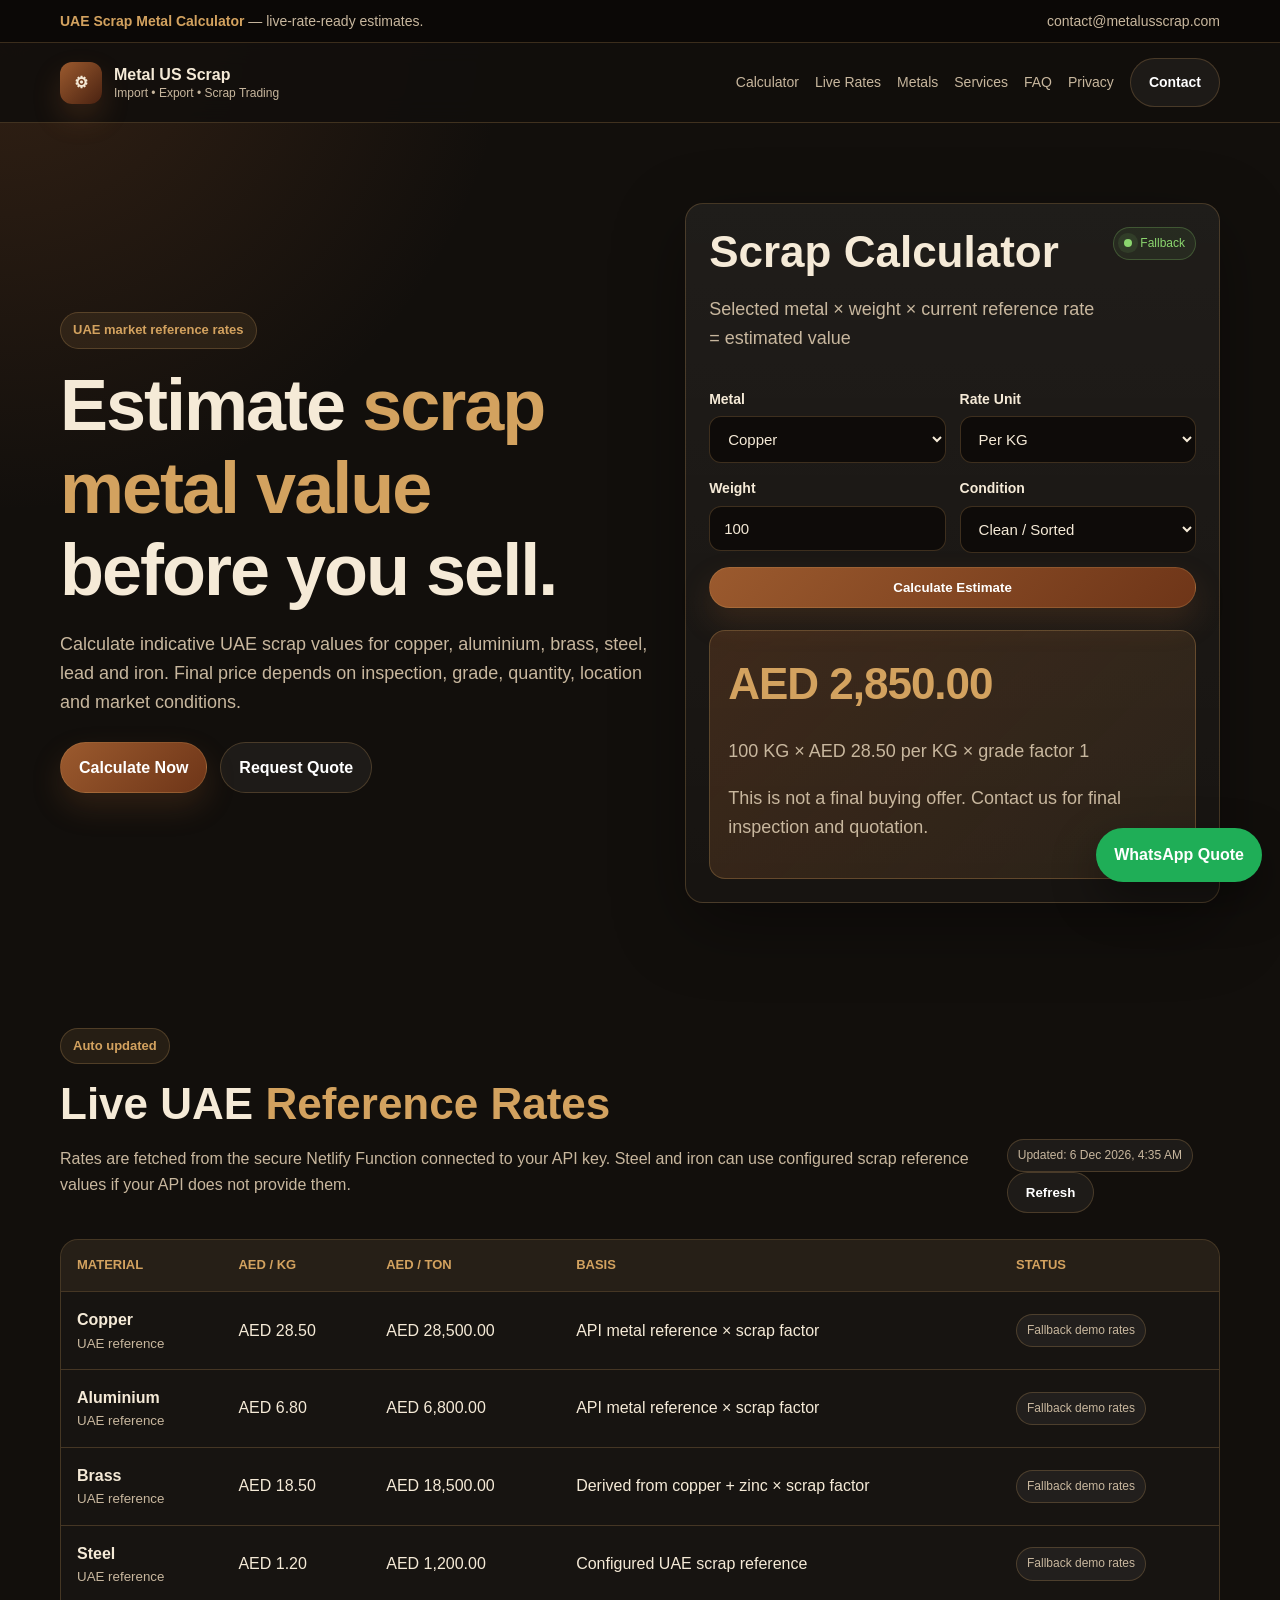
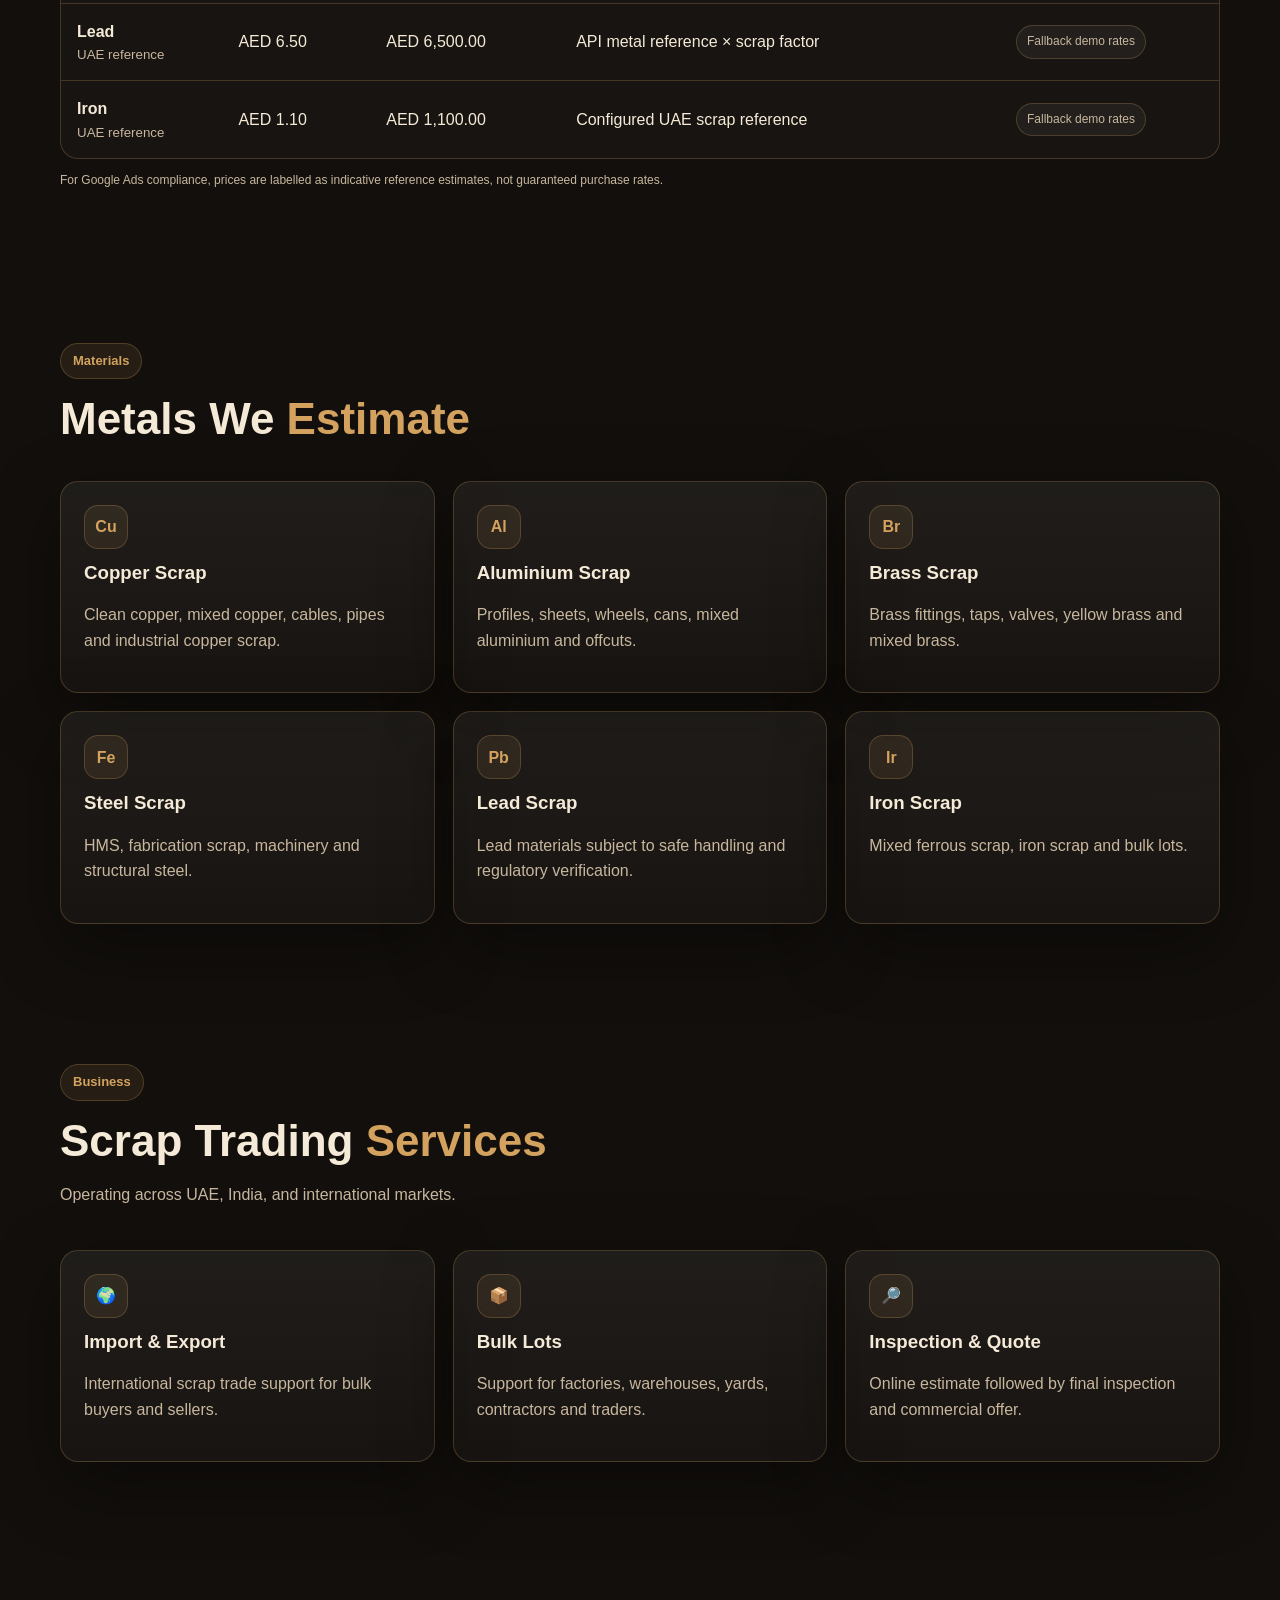
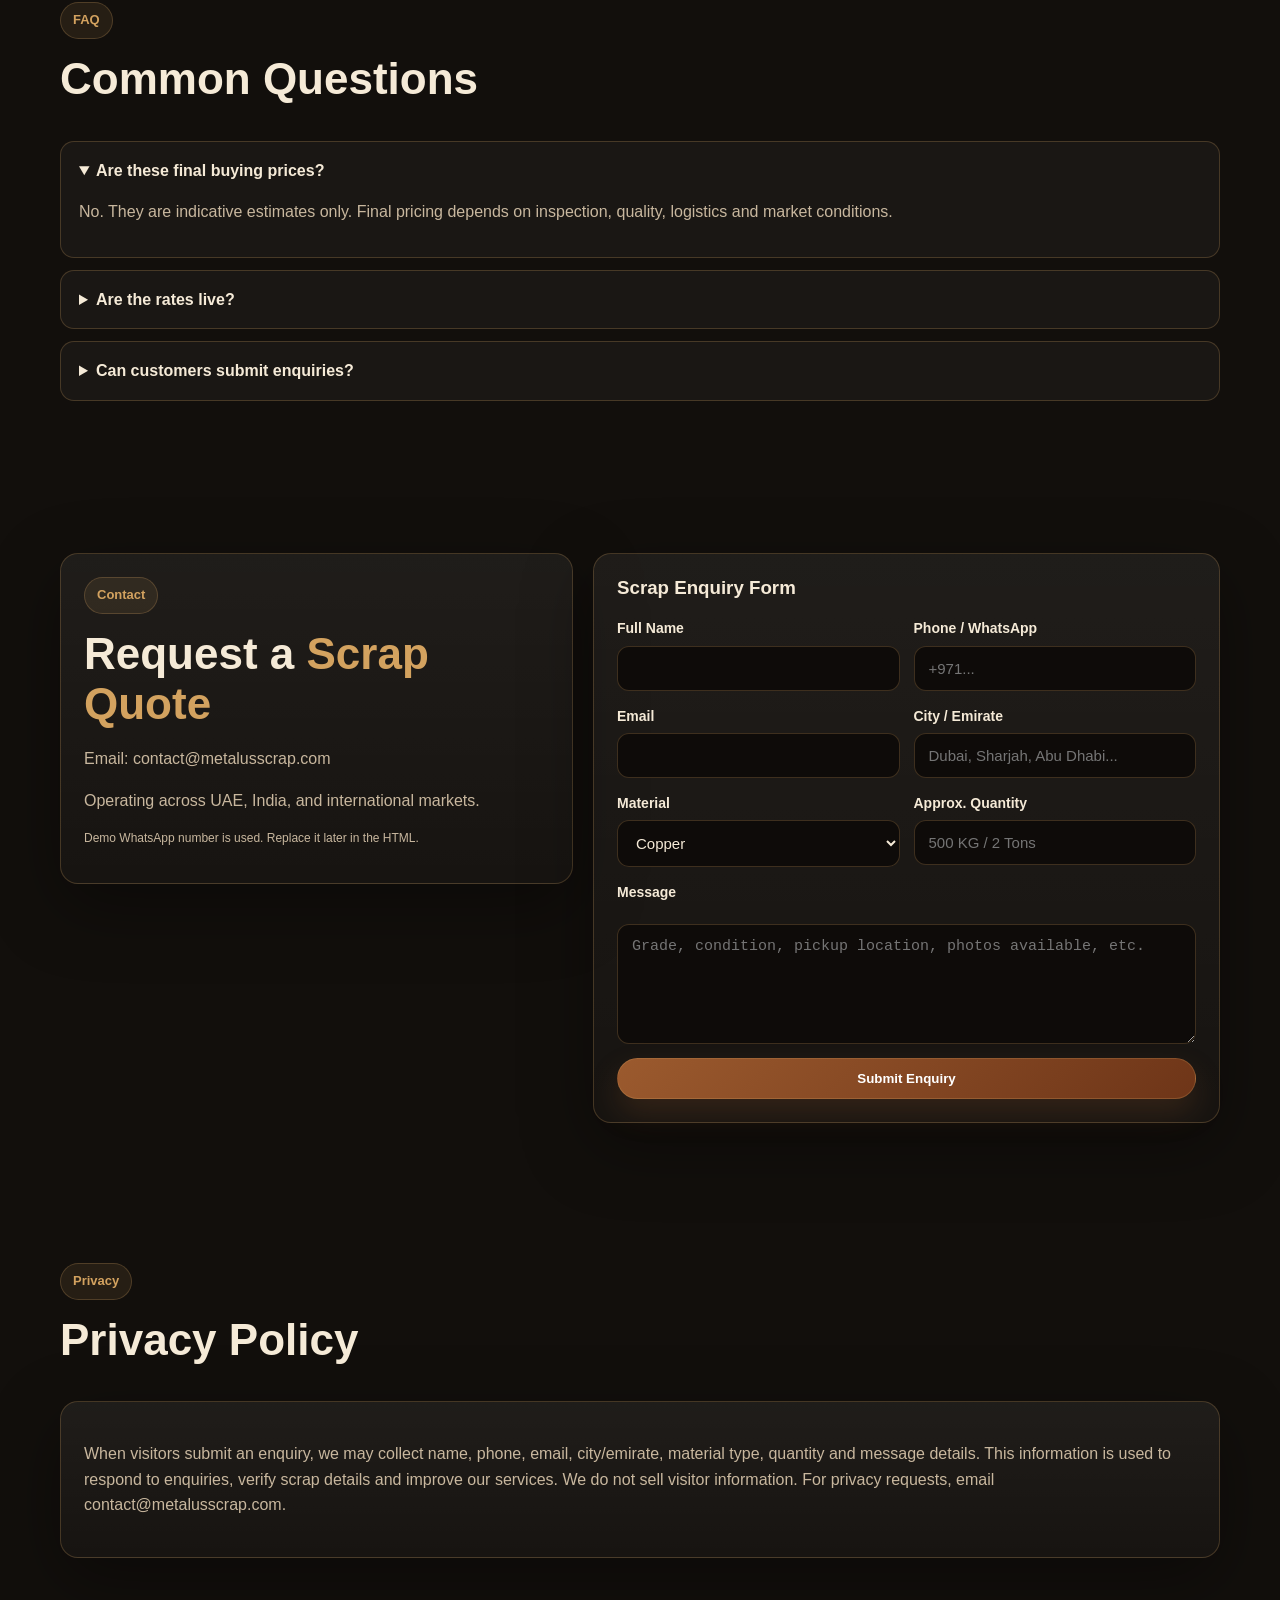
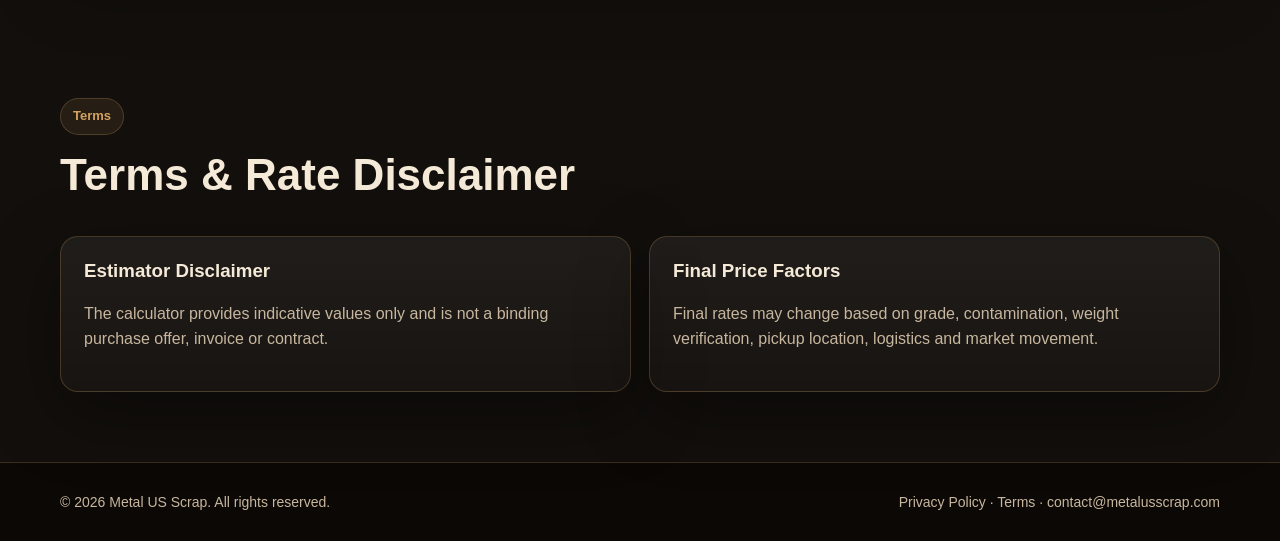
==== index.html @ b18823dd "Add files via upload" ====
<!DOCTYPE html>
<html lang="en">
<head>
  <meta charset="UTF-8" />
  <meta name="viewport" content="width=device-width, initial-scale=1.0" />

  <title>Metal US Scrap | UAE Scrap Metal Calculator</title>
  <meta name="description" content="Estimate UAE scrap value for copper, aluminium, brass, steel, lead, and iron. Metal US Scrap supports scrap import, export, sourcing, and bulk scrap enquiries." />
  <meta name="keywords" content="scrap metal UAE, copper scrap price UAE, aluminium scrap UAE, brass scrap UAE, steel scrap UAE, lead scrap UAE, iron scrap UAE, scrap calculator UAE" />
  <meta name="robots" content="index, follow" />
  <meta name="theme-color" content="#3a2418" />

  <meta property="og:title" content="Metal US Scrap | UAE Scrap Metal Calculator" />
  <meta property="og:description" content="Live-rate-ready UAE scrap metal calculator for copper, aluminium, brass, steel, lead, and iron." />
  <meta property="og:type" content="website" />
  <meta property="og:url" content="https://metalusscrap.com" />

  <script type="application/ld+json">
  {
    "@context":"https://schema.org",
    "@type":"LocalBusiness",
    "name":"Metal US Scrap",
    "url":"https://metalusscrap.com",
    "email":"contact@metalusscrap.com",
    "areaServed":["United Arab Emirates","India","International"],
    "description":"Scrap metal calculator and scrap import/export enquiry service for copper, aluminium, brass, steel, lead and iron."
  }
  </script>

  <style>
    :root{
      --bg:#120f0c; --panel:#1e1712; --panel2:#2a1d16; --rust:#9b5a2e;
      --gold:#d3a25f; --cream:#f5ead7; --muted:#c8b79e; --line:rgba(211,162,95,.24);
      --green:#8bd66e; --red:#ffb4a2; --radius:18px; --shadow:0 22px 70px rgba(0,0,0,.35);
    }
    *{box-sizing:border-box}
    html{scroll-behavior:smooth}
    body{margin:0;font-family:Arial,Helvetica,sans-serif;background:radial-gradient(circle at top left,rgba(155,90,46,.25),transparent 32rem),var(--bg);color:var(--cream);line-height:1.6}
    a{color:inherit;text-decoration:none}
    .container{width:min(1160px,calc(100% - 36px));margin:auto}
    .topbar{background:#0b0806;color:var(--muted);font-size:14px;border-bottom:1px solid var(--line)}
    .topbar .container{display:flex;justify-content:space-between;gap:16px;flex-wrap:wrap;padding:10px 0}
    .topbar strong{color:var(--gold)}
    header{position:sticky;top:0;z-index:50;background:rgba(18,15,12,.92);backdrop-filter:blur(12px);border-bottom:1px solid var(--line)}
    nav{display:flex;justify-content:space-between;align-items:center;gap:20px;padding:15px 0}
    .logo{display:flex;align-items:center;gap:12px;font-weight:900}
    .mark{width:42px;height:42px;border-radius:12px;background:linear-gradient(135deg,var(--rust),#4a2211);display:grid;place-items:center;box-shadow:0 14px 28px rgba(155,90,46,.24)}
    .logo small{display:block;color:var(--muted);font-weight:500;font-size:12px;margin-top:-3px}
    .links{display:flex;gap:16px;align-items:center;color:var(--muted);font-size:14px;flex-wrap:wrap;justify-content:flex-end}
    .links a:hover{color:var(--gold)}
    .btn{display:inline-flex;align-items:center;justify-content:center;border:1px solid var(--line);border-radius:999px;padding:12px 18px;background:linear-gradient(135deg,var(--rust),#6e3518);color:white;font-weight:800;cursor:pointer;box-shadow:0 14px 30px rgba(155,90,46,.22)}
    .btn.secondary{background:rgba(255,255,255,.05);box-shadow:none}
    section{padding:70px 0}
    .hero{padding:80px 0 55px}
    .hero-grid{display:grid;grid-template-columns:1.05fr .95fr;gap:34px;align-items:center}
    .eyebrow{display:inline-flex;color:var(--gold);background:rgba(211,162,95,.1);border:1px solid var(--line);padding:7px 12px;border-radius:999px;font-size:13px;font-weight:800;margin-bottom:15px}
    h1,h2,h3{line-height:1.15;margin-top:0}
    h1{font-size:clamp(40px,6vw,72px);letter-spacing:-2px;margin-bottom:18px}
    h2{font-size:clamp(28px,4vw,44px);margin-bottom:10px}
    h1 span,h2 span{color:var(--gold)}
    p{color:var(--muted)}
    .hero p{font-size:18px;max-width:720px}
    .actions{display:flex;gap:13px;flex-wrap:wrap;margin-top:25px}
    .panel{background:linear-gradient(180deg,rgba(255,255,255,.06),rgba(255,255,255,.025));border:1px solid var(--line);border-radius:var(--radius);padding:23px;box-shadow:var(--shadow)}
    .calc-title{display:flex;justify-content:space-between;gap:12px;align-items:flex-start;margin-bottom:17px}
    .status{display:inline-flex;gap:8px;align-items:center;color:var(--green);font-size:12px;background:rgba(139,214,110,.08);border:1px solid rgba(139,214,110,.25);padding:6px 10px;border-radius:999px;white-space:nowrap}
    .dot{width:8px;height:8px;background:var(--green);border-radius:50%;box-shadow:0 0 0 6px rgba(139,214,110,.1)}
    form{display:grid;gap:14px}
    label{font-weight:800;font-size:14px;margin-bottom:6px;display:block}
    input,select,textarea{width:100%;background:#0e0b09;color:var(--cream);border:1px solid var(--line);border-radius:12px;padding:13px 14px;font-size:15px;outline:none}
    textarea{min-height:120px;resize:vertical}
    input:focus,select:focus,textarea:focus{border-color:var(--gold);box-shadow:0 0 0 4px rgba(211,162,95,.1)}
    .form-grid{display:grid;grid-template-columns:1fr 1fr;gap:14px}
    .result{background:linear-gradient(135deg,rgba(155,90,46,.28),rgba(211,162,95,.10));border:1px solid rgba(211,162,95,.28);border-radius:16px;padding:18px;margin-top:8px}
    .value{font-size:clamp(30px,4vw,44px);font-weight:900;color:var(--gold);letter-spacing:-1px}
    .note{font-size:12px;color:var(--muted)}
    .section-head{display:flex;justify-content:space-between;align-items:flex-end;gap:24px;margin-bottom:26px}
    .grid-3{display:grid;grid-template-columns:repeat(3,1fr);gap:18px}
    .grid-2{display:grid;grid-template-columns:repeat(2,1fr);gap:18px}
    .icon{width:44px;height:44px;border-radius:14px;display:grid;place-items:center;background:rgba(211,162,95,.1);border:1px solid var(--line);color:var(--gold);font-weight:900;margin-bottom:13px}
    .rates-wrap{overflow-x:auto;border:1px solid var(--line);border-radius:var(--radius);background:rgba(255,255,255,.025)}
    table{border-collapse:collapse;width:100%;min-width:760px}
    th,td{padding:15px 16px;border-bottom:1px solid var(--line);text-align:left}
    th{font-size:13px;text-transform:uppercase;color:var(--gold);background:rgba(211,162,95,.08)}
    tr:last-child td{border-bottom:none}
    td small{display:block;color:var(--muted)}
    .pill{display:inline-flex;border:1px solid var(--line);background:rgba(255,255,255,.05);color:var(--muted);padding:6px 10px;border-radius:999px;font-size:12px}
    details{background:rgba(255,255,255,.035);border:1px solid var(--line);border-radius:14px;padding:16px 18px;margin-bottom:12px}
    summary{cursor:pointer;font-weight:900}
    .contact-wrap{display:grid;grid-template-columns:.9fr 1.1fr;gap:20px;align-items:start}
    footer{background:#0b0806;border-top:1px solid var(--line);padding:28px 0;color:var(--muted);font-size:14px}
    .footer-inner{display:flex;justify-content:space-between;gap:18px;flex-wrap:wrap}
    .whatsapp{position:fixed;right:18px;bottom:18px;z-index:90;background:#1fae57;color:#fff;border-radius:999px;padding:14px 18px;font-weight:900;box-shadow:0 18px 45px rgba(0,0,0,.38)}
    @media(max-width:900px){.hero-grid,.grid-3,.grid-2,.contact-wrap{grid-template-columns:1fr}.links{display:none}.section-head{display:block}}
    @media(max-width:560px){.form-grid{grid-template-columns:1fr}.whatsapp{left:18px;text-align:center}.hero{padding-top:45px}}
  </style>
</head>

<body>
  <div class="topbar">
    <div class="container">
      <div><strong>UAE Scrap Metal Calculator</strong> — live-rate-ready estimates.</div>
      <div><a href="mailto:contact@metalusscrap.com">contact@metalusscrap.com</a></div>
    </div>
  </div>

  <header>
    <div class="container">
      <nav>
        <a class="logo" href="#home">
          <span class="mark">⚙</span>
          <span>Metal US Scrap <small>Import • Export • Scrap Trading</small></span>
        </a>
        <div class="links">
          <a href="#calculator">Calculator</a>
          <a href="#rates">Live Rates</a>
          <a href="#materials">Metals</a>
          <a href="#services">Services</a>
          <a href="#faq">FAQ</a>
          <a href="#privacy">Privacy</a>
          <a class="btn secondary" href="#contact">Contact</a>
        </div>
      </nav>
    </div>
  </header>

  <main id="home">
    <section class="hero">
      <div class="container hero-grid">
        <div>
          <div class="eyebrow">UAE market reference rates</div>
          <h1>Estimate <span>scrap metal value</span> before you sell.</h1>
          <p>
            Calculate indicative UAE scrap values for copper, aluminium, brass, steel, lead and iron.
            Final price depends on inspection, grade, quantity, location and market conditions.
          </p>
          <div class="actions">
            <a class="btn" href="#calculator">Calculate Now</a>
            <a class="btn secondary" href="#contact">Request Quote</a>
          </div>
        </div>

        <div class="panel" id="calculator">
          <div class="calc-title">
            <div>
              <h2>Scrap Calculator</h2>
              <p class="note">Selected metal × weight × current reference rate = estimated value</p>
            </div>
            <span class="status"><span class="dot"></span><span id="rateStatus">Loading</span></span>
          </div>

          <form onsubmit="event.preventDefault(); calculate();">
            <div class="form-grid">
              <div>
                <label for="metal">Metal</label>
                <select id="metal" onchange="calculate(); syncQuoteMetal();">
                  <option value="copper">Copper</option>
                  <option value="aluminium">Aluminium</option>
                  <option value="brass">Brass</option>
                  <option value="steel">Steel</option>
                  <option value="lead">Lead</option>
                  <option value="iron">Iron</option>
                </select>
              </div>
              <div>
                <label for="unit">Rate Unit</label>
                <select id="unit" onchange="calculate();">
                  <option value="kg">Per KG</option>
                  <option value="ton">Per Ton</option>
                </select>
              </div>
            </div>

            <div class="form-grid">
              <div>
                <label for="weight">Weight</label>
                <input id="weight" type="number" min="0" step="0.01" value="100" oninput="calculate();" />
              </div>
              <div>
                <label for="grade">Condition</label>
                <select id="grade" onchange="calculate();">
                  <option value="1">Clean / Sorted</option>
                  <option value="0.9">Mixed / Needs Sorting</option>
                  <option value="0.8">Low Grade / Contaminated</option>
                </select>
              </div>
            </div>

            <button class="btn" type="submit">Calculate Estimate</button>
            <div class="result">
              <div class="value" id="estimate">AED 0.00</div>
              <p id="details">Estimate will appear here.</p>
              <p class="note">This is not a final buying offer. Contact us for final inspection and quotation.</p>
            </div>
          </form>
        </div>
      </div>
    </section>

    <section id="rates">
      <div class="container">
        <div class="section-head">
          <div>
            <div class="eyebrow">Auto updated</div>
            <h2>Live UAE <span>Reference Rates</span></h2>
            <p>Rates are fetched from the secure Netlify Function connected to your API key. Steel and iron can use configured scrap reference values if your API does not provide them.</p>
          </div>
          <div>
            <span class="pill" id="lastUpdated">Updated: --</span>
            <button class="btn secondary" onclick="loadRates()">Refresh</button>
          </div>
        </div>

        <div class="rates-wrap">
          <table>
            <thead>
              <tr>
                <th>Material</th>
                <th>AED / KG</th>
                <th>AED / Ton</th>
                <th>Basis</th>
                <th>Status</th>
              </tr>
            </thead>
            <tbody id="ratesBody"></tbody>
          </table>
        </div>
        <p class="note">For Google Ads compliance, prices are labelled as indicative reference estimates, not guaranteed purchase rates.</p>
      </div>
    </section>

    <section id="materials">
      <div class="container">
        <div class="section-head">
          <div>
            <div class="eyebrow">Materials</div>
            <h2>Metals We <span>Estimate</span></h2>
          </div>
        </div>
        <div class="grid-3">
          <div class="panel"><div class="icon">Cu</div><h3>Copper Scrap</h3><p>Clean copper, mixed copper, cables, pipes and industrial copper scrap.</p></div>
          <div class="panel"><div class="icon">Al</div><h3>Aluminium Scrap</h3><p>Profiles, sheets, wheels, cans, mixed aluminium and offcuts.</p></div>
          <div class="panel"><div class="icon">Br</div><h3>Brass Scrap</h3><p>Brass fittings, taps, valves, yellow brass and mixed brass.</p></div>
          <div class="panel"><div class="icon">Fe</div><h3>Steel Scrap</h3><p>HMS, fabrication scrap, machinery and structural steel.</p></div>
          <div class="panel"><div class="icon">Pb</div><h3>Lead Scrap</h3><p>Lead materials subject to safe handling and regulatory verification.</p></div>
          <div class="panel"><div class="icon">Ir</div><h3>Iron Scrap</h3><p>Mixed ferrous scrap, iron scrap and bulk lots.</p></div>
        </div>
      </div>
    </section>

    <section id="services">
      <div class="container">
        <div class="section-head">
          <div>
            <div class="eyebrow">Business</div>
            <h2>Scrap Trading <span>Services</span></h2>
            <p>Operating across UAE, India, and international markets.</p>
          </div>
        </div>
        <div class="grid-3">
          <div class="panel"><div class="icon">🌍</div><h3>Import & Export</h3><p>International scrap trade support for bulk buyers and sellers.</p></div>
          <div class="panel"><div class="icon">📦</div><h3>Bulk Lots</h3><p>Support for factories, warehouses, yards, contractors and traders.</p></div>
          <div class="panel"><div class="icon">🔎</div><h3>Inspection & Quote</h3><p>Online estimate followed by final inspection and commercial offer.</p></div>
        </div>
      </div>
    </section>

    <section id="faq">
      <div class="container">
        <div class="section-head">
          <div><div class="eyebrow">FAQ</div><h2>Common Questions</h2></div>
        </div>
        <details open><summary>Are these final buying prices?</summary><p>No. They are indicative estimates only. Final pricing depends on inspection, quality, logistics and market conditions.</p></details>
        <details><summary>Are the rates live?</summary><p>Copper, aluminium and lead can come from your live API. Brass can be derived from copper/zinc reference values. Steel and iron can be configured as UAE scrap reference values unless you connect a specialist scrap-price API.</p></details>
        <details><summary>Can customers submit enquiries?</summary><p>Yes. The form is ready for Netlify Forms and will capture name, phone, email, location, material and quantity.</p></details>
      </div>
    </section>

    <section id="contact">
      <div class="container contact-wrap">
        <div class="panel">
          <div class="eyebrow">Contact</div>
          <h2>Request a <span>Scrap Quote</span></h2>
          <p>Email: <a href="mailto:contact@metalusscrap.com">contact@metalusscrap.com</a></p>
          <p>Operating across UAE, India, and international markets.</p>
          <p class="note">Demo WhatsApp number is used. Replace it later in the HTML.</p>
        </div>

        <div class="panel">
          <h3>Scrap Enquiry Form</h3>
          <form name="scrap-enquiry" method="POST" data-netlify="true" netlify-honeypot="bot-field">
            <input type="hidden" name="form-name" value="scrap-enquiry" />
            <p style="display:none"><label>Do not fill: <input name="bot-field" /></label></p>
            <div class="form-grid">
              <div><label for="name">Full Name</label><input id="name" name="name" required /></div>
              <div><label for="phone">Phone / WhatsApp</label><input id="phone" name="phone" required placeholder="+971..." /></div>
            </div>
            <div class="form-grid">
              <div><label for="email">Email</label><input id="email" name="email" type="email" /></div>
              <div><label for="city">City / Emirate</label><input id="city" name="city" placeholder="Dubai, Sharjah, Abu Dhabi..." /></div>
            </div>
            <div class="form-grid">
              <div>
                <label for="quoteMetal">Material</label>
                <select id="quoteMetal" name="material">
                  <option>Copper</option><option>Aluminium</option><option>Brass</option><option>Steel</option><option>Lead</option><option>Iron</option><option>Mixed Scrap</option>
                </select>
              </div>
              <div><label for="quantity">Approx. Quantity</label><input id="quantity" name="quantity" placeholder="500 KG / 2 Tons" /></div>
            </div>
            <label for="message">Message</label>
            <textarea id="message" name="message" placeholder="Grade, condition, pickup location, photos available, etc."></textarea>
            <button class="btn" type="submit">Submit Enquiry</button>
          </form>
        </div>
      </div>
    </section>

    <section id="privacy">
      <div class="container">
        <div class="section-head">
          <div><div class="eyebrow">Privacy</div><h2>Privacy Policy</h2></div>
        </div>
        <div class="panel">
          <p>When visitors submit an enquiry, we may collect name, phone, email, city/emirate, material type, quantity and message details. This information is used to respond to enquiries, verify scrap details and improve our services. We do not sell visitor information. For privacy requests, email contact@metalusscrap.com.</p>
        </div>
      </div>
    </section>

    <section id="terms">
      <div class="container">
        <div class="section-head">
          <div><div class="eyebrow">Terms</div><h2>Terms & Rate Disclaimer</h2></div>
        </div>
        <div class="grid-2">
          <div class="panel"><h3>Estimator Disclaimer</h3><p>The calculator provides indicative values only and is not a binding purchase offer, invoice or contract.</p></div>
          <div class="panel"><h3>Final Price Factors</h3><p>Final rates may change based on grade, contamination, weight verification, pickup location, logistics and market movement.</p></div>
        </div>
      </div>
    </section>
  </main>

  <a class="whatsapp" href="https://wa.me/971501234567?text=Hello%20Metal%20US%20Scrap%2C%20I%20want%20a%20scrap%20quote." target="_blank" rel="noopener">WhatsApp Quote</a>

  <footer>
    <div class="container footer-inner">
      <div>© <span id="year"></span> Metal US Scrap. All rights reserved.</div>
      <div><a href="#privacy">Privacy Policy</a> · <a href="#terms">Terms</a> · <a href="mailto:contact@metalusscrap.com">contact@metalusscrap.com</a></div>
    </div>
  </footer>

  <script>
    const labels = { copper:"Copper", aluminium:"Aluminium", brass:"Brass", steel:"Steel", lead:"Lead", iron:"Iron" };
    const basisText = {
      copper:"API metal reference × scrap factor",
      aluminium:"API metal reference × scrap factor",
      brass:"Derived from copper + zinc × scrap factor",
      steel:"Configured UAE scrap reference",
      lead:"API metal reference × scrap factor",
      iron:"Configured UAE scrap reference"
    };

    const fallback = {
      source: "Fallback demo rates",
      updatedAt: new Date().toISOString(),
      currency: "AED",
      unit: "kg",
      ratesAEDPerKg: { copper: 28.5, aluminium: 6.8, brass: 18.5, steel: 1.2, lead: 6.5, iron: 1.1 }
    };

    let currentRates = fallback;

    function formatAED(n){
      return new Intl.NumberFormat("en-AE", { style:"currency", currency:"AED", minimumFractionDigits:2, maximumFractionDigits:2 }).format(Number(n || 0));
    }

    function formatDate(iso){
      const d = new Date(iso || Date.now());
      return new Intl.DateTimeFormat("en-AE", { dateStyle:"medium", timeStyle:"short" }).format(d);
    }

    async function loadRates(){
      const status = document.getElementById("rateStatus");
      status.textContent = "Loading...";
      try {
        const res = await fetch("/.netlify/functions/rates", { cache: "no-store" });
        const data = await res.json();
        if (!res.ok || !data.ratesAEDPerKg) throw new Error(data.error || "Rates not available");
        currentRates = data;
        status.textContent = data.live ? "Live API" : "Fallback";
      } catch (e) {
        currentRates = fallback;
        status.textContent = "Fallback";
      }
      renderRates();
      calculate();
    }

    function renderRates(){
      const tbody = document.getElementById("ratesBody");
      tbody.innerHTML = Object.keys(labels).map(key => {
        const kg = Number(currentRates.ratesAEDPerKg[key] || 0);
        return `<tr>
          <td><strong>${labels[key]}</strong><small>UAE reference</small></td>
          <td>${formatAED(kg)}</td>
          <td>${formatAED(kg * 1000)}</td>
          <td>${basisText[key]}</td>
          <td><span class="pill">${currentRates.source || "Rate feed"}</span></td>
        </tr>`;
      }).join("");
      document.getElementById("lastUpdated").textContent = `Updated: ${formatDate(currentRates.updatedAt)}`;
    }

    function calculate(){
      const metal = document.getElementById("metal").value;
      const unit = document.getElementById("unit").value;
      const weight = Number(document.getElementById("weight").value || 0);
      const grade = Number(document.getElementById("grade").value || 1);
      const kgRate = Number(currentRates.ratesAEDPerKg[metal] || 0);
      const rate = unit === "ton" ? kgRate * 1000 : kgRate;
      const value = weight * rate * grade;
      document.getElementById("estimate").textContent = formatAED(value);
      document.getElementById("details").textContent = `${weight || 0} ${unit === "ton" ? "Ton(s)" : "KG"} × ${formatAED(rate)} per ${unit === "ton" ? "Ton" : "KG"} × grade factor ${grade}`;
    }

    function syncQuoteMetal(){
      const label = labels[document.getElementById("metal").value];
      const select = document.getElementById("quoteMetal");
      Array.from(select.options).forEach(o => o.selected = o.text === label);
    }

    document.getElementById("year").textContent = new Date().getFullYear();
    loadRates();
    setInterval(loadRates, 15 * 60 * 1000);
  </script>
</body>
</html>
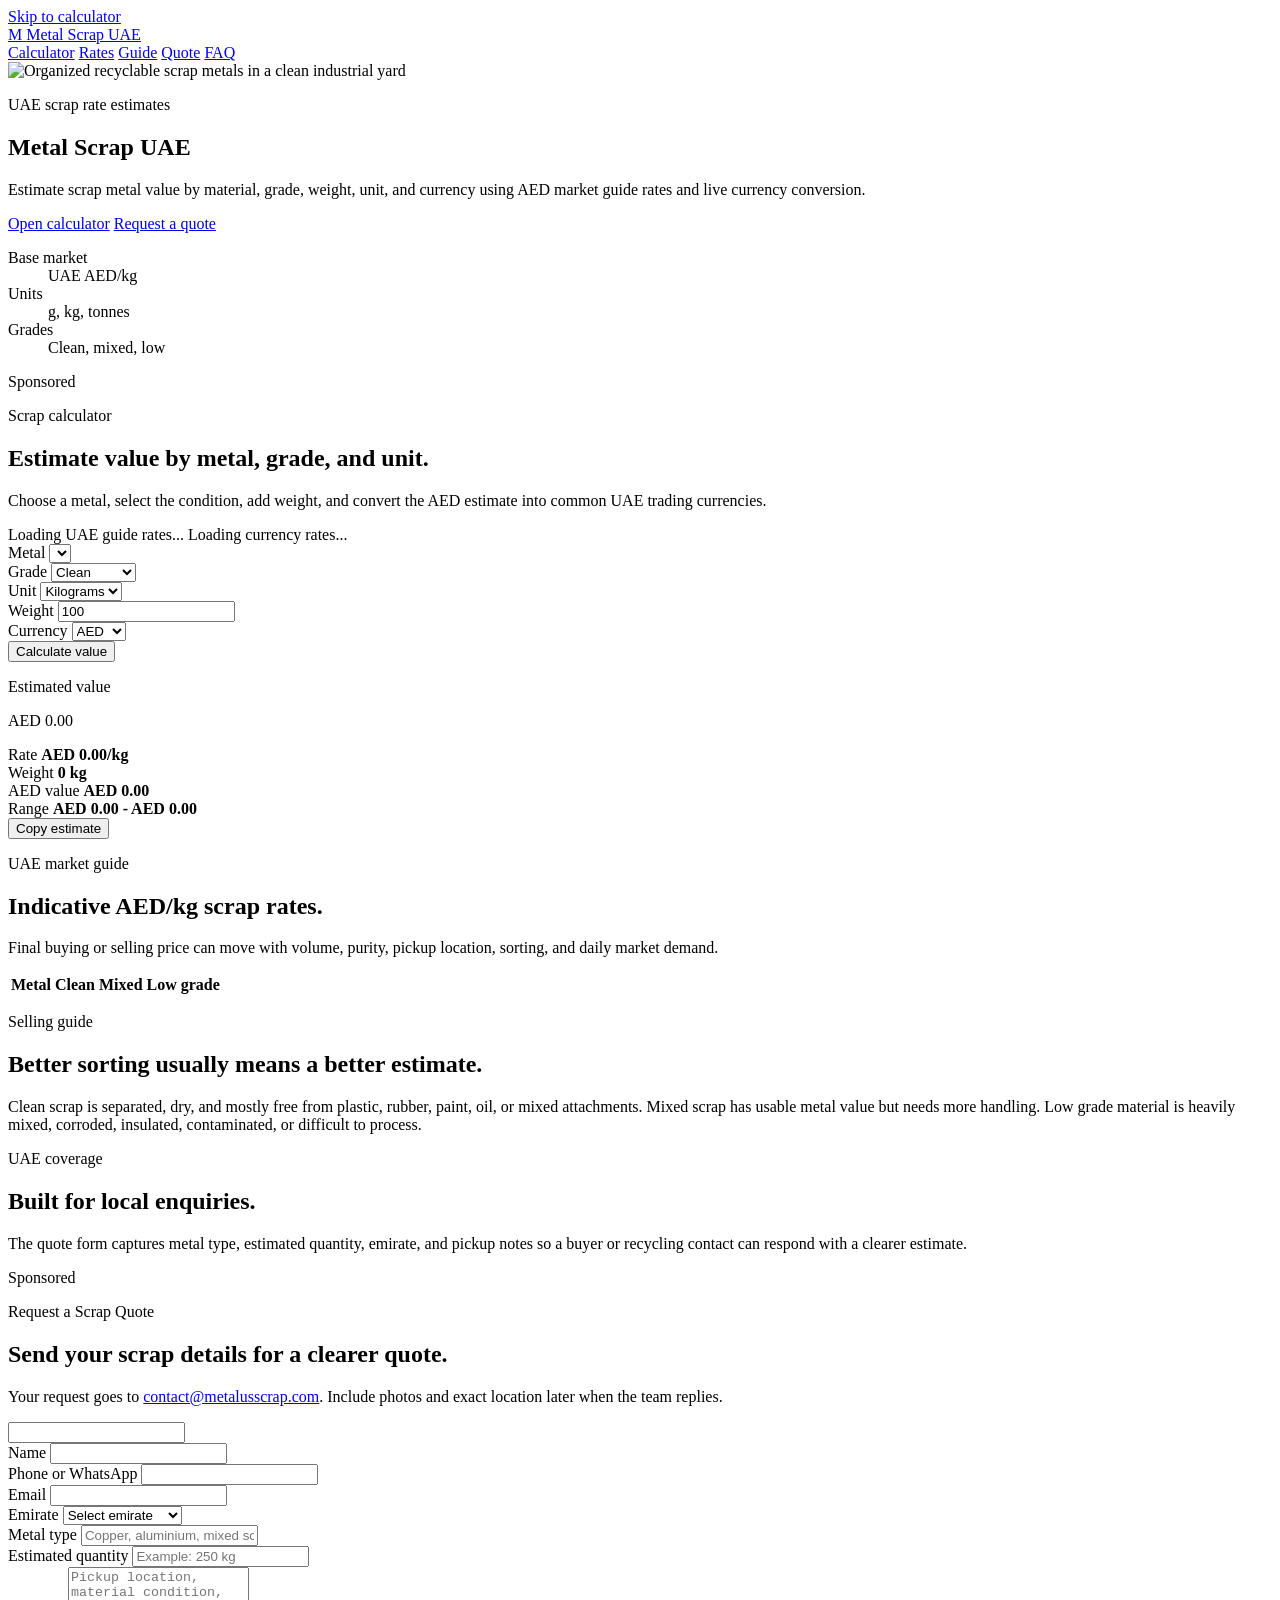
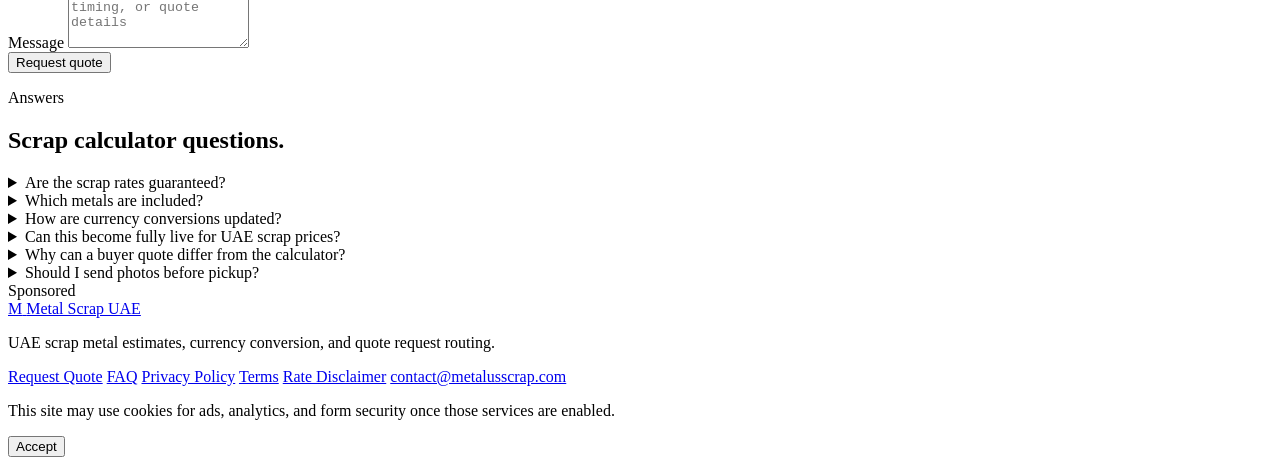
==== commit 95d8c7b4: "Add files via upload" ====
--- a/index.html
+++ b/index.html
@@ -1,437 +1,386 @@
-<!DOCTYPE html>
+<!doctype html>
 <html lang="en">
-<head>
-  <meta charset="UTF-8" />
-  <meta name="viewport" content="width=device-width, initial-scale=1.0" />
-
-  <title>Metal US Scrap | UAE Scrap Metal Calculator</title>
-  <meta name="description" content="Estimate UAE scrap value for copper, aluminium, brass, steel, lead, and iron. Metal US Scrap supports scrap import, export, sourcing, and bulk scrap enquiries." />
-  <meta name="keywords" content="scrap metal UAE, copper scrap price UAE, aluminium scrap UAE, brass scrap UAE, steel scrap UAE, lead scrap UAE, iron scrap UAE, scrap calculator UAE" />
-  <meta name="robots" content="index, follow" />
-  <meta name="theme-color" content="#3a2418" />
-
-  <meta property="og:title" content="Metal US Scrap | UAE Scrap Metal Calculator" />
-  <meta property="og:description" content="Live-rate-ready UAE scrap metal calculator for copper, aluminium, brass, steel, lead, and iron." />
-  <meta property="og:type" content="website" />
-  <meta property="og:url" content="https://metalusscrap.com" />
-
-  <script type="application/ld+json">
-  {
-    "@context":"https://schema.org",
-    "@type":"LocalBusiness",
-    "name":"Metal US Scrap",
-    "url":"https://metalusscrap.com",
-    "email":"contact@metalusscrap.com",
-    "areaServed":["United Arab Emirates","India","International"],
-    "description":"Scrap metal calculator and scrap import/export enquiry service for copper, aluminium, brass, steel, lead and iron."
-  }
-  </script>
-
-  <style>
-    :root{
-      --bg:#120f0c; --panel:#1e1712; --panel2:#2a1d16; --rust:#9b5a2e;
-      --gold:#d3a25f; --cream:#f5ead7; --muted:#c8b79e; --line:rgba(211,162,95,.24);
-      --green:#8bd66e; --red:#ffb4a2; --radius:18px; --shadow:0 22px 70px rgba(0,0,0,.35);
-    }
-    *{box-sizing:border-box}
-    html{scroll-behavior:smooth}
-    body{margin:0;font-family:Arial,Helvetica,sans-serif;background:radial-gradient(circle at top left,rgba(155,90,46,.25),transparent 32rem),var(--bg);color:var(--cream);line-height:1.6}
-    a{color:inherit;text-decoration:none}
-    .container{width:min(1160px,calc(100% - 36px));margin:auto}
-    .topbar{background:#0b0806;color:var(--muted);font-size:14px;border-bottom:1px solid var(--line)}
-    .topbar .container{display:flex;justify-content:space-between;gap:16px;flex-wrap:wrap;padding:10px 0}
-    .topbar strong{color:var(--gold)}
-    header{position:sticky;top:0;z-index:50;background:rgba(18,15,12,.92);backdrop-filter:blur(12px);border-bottom:1px solid var(--line)}
-    nav{display:flex;justify-content:space-between;align-items:center;gap:20px;padding:15px 0}
-    .logo{display:flex;align-items:center;gap:12px;font-weight:900}
-    .mark{width:42px;height:42px;border-radius:12px;background:linear-gradient(135deg,var(--rust),#4a2211);display:grid;place-items:center;box-shadow:0 14px 28px rgba(155,90,46,.24)}
-    .logo small{display:block;color:var(--muted);font-weight:500;font-size:12px;margin-top:-3px}
-    .links{display:flex;gap:16px;align-items:center;color:var(--muted);font-size:14px;flex-wrap:wrap;justify-content:flex-end}
-    .links a:hover{color:var(--gold)}
-    .btn{display:inline-flex;align-items:center;justify-content:center;border:1px solid var(--line);border-radius:999px;padding:12px 18px;background:linear-gradient(135deg,var(--rust),#6e3518);color:white;font-weight:800;cursor:pointer;box-shadow:0 14px 30px rgba(155,90,46,.22)}
-    .btn.secondary{background:rgba(255,255,255,.05);box-shadow:none}
-    section{padding:70px 0}
-    .hero{padding:80px 0 55px}
-    .hero-grid{display:grid;grid-template-columns:1.05fr .95fr;gap:34px;align-items:center}
-    .eyebrow{display:inline-flex;color:var(--gold);background:rgba(211,162,95,.1);border:1px solid var(--line);padding:7px 12px;border-radius:999px;font-size:13px;font-weight:800;margin-bottom:15px}
-    h1,h2,h3{line-height:1.15;margin-top:0}
-    h1{font-size:clamp(40px,6vw,72px);letter-spacing:-2px;margin-bottom:18px}
-    h2{font-size:clamp(28px,4vw,44px);margin-bottom:10px}
-    h1 span,h2 span{color:var(--gold)}
-    p{color:var(--muted)}
-    .hero p{font-size:18px;max-width:720px}
-    .actions{display:flex;gap:13px;flex-wrap:wrap;margin-top:25px}
-    .panel{background:linear-gradient(180deg,rgba(255,255,255,.06),rgba(255,255,255,.025));border:1px solid var(--line);border-radius:var(--radius);padding:23px;box-shadow:var(--shadow)}
-    .calc-title{display:flex;justify-content:space-between;gap:12px;align-items:flex-start;margin-bottom:17px}
-    .status{display:inline-flex;gap:8px;align-items:center;color:var(--green);font-size:12px;background:rgba(139,214,110,.08);border:1px solid rgba(139,214,110,.25);padding:6px 10px;border-radius:999px;white-space:nowrap}
-    .dot{width:8px;height:8px;background:var(--green);border-radius:50%;box-shadow:0 0 0 6px rgba(139,214,110,.1)}
-    form{display:grid;gap:14px}
-    label{font-weight:800;font-size:14px;margin-bottom:6px;display:block}
-    input,select,textarea{width:100%;background:#0e0b09;color:var(--cream);border:1px solid var(--line);border-radius:12px;padding:13px 14px;font-size:15px;outline:none}
-    textarea{min-height:120px;resize:vertical}
-    input:focus,select:focus,textarea:focus{border-color:var(--gold);box-shadow:0 0 0 4px rgba(211,162,95,.1)}
-    .form-grid{display:grid;grid-template-columns:1fr 1fr;gap:14px}
-    .result{background:linear-gradient(135deg,rgba(155,90,46,.28),rgba(211,162,95,.10));border:1px solid rgba(211,162,95,.28);border-radius:16px;padding:18px;margin-top:8px}
-    .value{font-size:clamp(30px,4vw,44px);font-weight:900;color:var(--gold);letter-spacing:-1px}
-    .note{font-size:12px;color:var(--muted)}
-    .section-head{display:flex;justify-content:space-between;align-items:flex-end;gap:24px;margin-bottom:26px}
-    .grid-3{display:grid;grid-template-columns:repeat(3,1fr);gap:18px}
-    .grid-2{display:grid;grid-template-columns:repeat(2,1fr);gap:18px}
-    .icon{width:44px;height:44px;border-radius:14px;display:grid;place-items:center;background:rgba(211,162,95,.1);border:1px solid var(--line);color:var(--gold);font-weight:900;margin-bottom:13px}
-    .rates-wrap{overflow-x:auto;border:1px solid var(--line);border-radius:var(--radius);background:rgba(255,255,255,.025)}
-    table{border-collapse:collapse;width:100%;min-width:760px}
-    th,td{padding:15px 16px;border-bottom:1px solid var(--line);text-align:left}
-    th{font-size:13px;text-transform:uppercase;color:var(--gold);background:rgba(211,162,95,.08)}
-    tr:last-child td{border-bottom:none}
-    td small{display:block;color:var(--muted)}
-    .pill{display:inline-flex;border:1px solid var(--line);background:rgba(255,255,255,.05);color:var(--muted);padding:6px 10px;border-radius:999px;font-size:12px}
-    details{background:rgba(255,255,255,.035);border:1px solid var(--line);border-radius:14px;padding:16px 18px;margin-bottom:12px}
-    summary{cursor:pointer;font-weight:900}
-    .contact-wrap{display:grid;grid-template-columns:.9fr 1.1fr;gap:20px;align-items:start}
-    footer{background:#0b0806;border-top:1px solid var(--line);padding:28px 0;color:var(--muted);font-size:14px}
-    .footer-inner{display:flex;justify-content:space-between;gap:18px;flex-wrap:wrap}
-    .whatsapp{position:fixed;right:18px;bottom:18px;z-index:90;background:#1fae57;color:#fff;border-radius:999px;padding:14px 18px;font-weight:900;box-shadow:0 18px 45px rgba(0,0,0,.38)}
-    @media(max-width:900px){.hero-grid,.grid-3,.grid-2,.contact-wrap{grid-template-columns:1fr}.links{display:none}.section-head{display:block}}
-    @media(max-width:560px){.form-grid{grid-template-columns:1fr}.whatsapp{left:18px;text-align:center}.hero{padding-top:45px}}
-  </style>
-</head>
-
-<body>
-  <div class="topbar">
-    <div class="container">
-      <div><strong>UAE Scrap Metal Calculator</strong> — live-rate-ready estimates.</div>
-      <div><a href="mailto:contact@metalusscrap.com">contact@metalusscrap.com</a></div>
-    </div>
-  </div>
-
-  <header>
-    <div class="container">
-      <nav>
-        <a class="logo" href="#home">
-          <span class="mark">⚙</span>
-          <span>Metal US Scrap <small>Import • Export • Scrap Trading</small></span>
+  <head>
+    <meta charset="utf-8">
+    <meta name="viewport" content="width=device-width, initial-scale=1">
+    <title>Metal Scrap UAE | UAE Scrap Metal Calculator</title>
+    <meta name="description" content="Estimate UAE scrap metal value for copper, aluminium, brass, steel, stainless steel, lead, zinc, batteries, motors, and insulated wire in AED and major currencies.">
+    <meta name="robots" content="index, follow">
+    <link rel="canonical" href="https://metalusscrap.com/">
+    <meta property="og:title" content="Metal Scrap UAE | UAE Scrap Metal Calculator">
+    <meta property="og:description" content="Calculate indicative UAE scrap metal value by metal, grade, weight, unit, and currency.">
+    <meta property="og:type" content="website">
+    <meta property="og:url" content="https://metalusscrap.com/">
+    <meta property="og:image" content="https://metalusscrap.com/assets/metal-scrap-hero.png">
+    <meta name="twitter:card" content="summary_large_image">
+    <link rel="icon" href="assets/favicon.svg" type="image/svg+xml">
+    <link rel="preload" as="image" href="assets/metal-scrap-hero.png">
+    <link rel="stylesheet" href="assets/styles.css">
+    <script type="application/ld+json">
+      {
+        "@context": "https://schema.org",
+        "@type": "WebApplication",
+        "name": "Metal Scrap UAE Scrap Metal Calculator",
+        "url": "https://metalusscrap.com/",
+        "applicationCategory": "FinanceApplication",
+        "operatingSystem": "Any",
+        "offers": {
+          "@type": "Offer",
+          "price": "0",
+          "priceCurrency": "AED"
+        },
+        "description": "A free UAE scrap metal calculator for estimating metal value by grade, unit, and currency."
+      }
+    </script>
+    <script type="application/ld+json">
+      {
+        "@context": "https://schema.org",
+        "@type": "LocalBusiness",
+        "name": "Metal Scrap UAE",
+        "url": "https://metalusscrap.com/",
+        "email": "contact@metalusscrap.com",
+        "areaServed": ["Dubai", "Abu Dhabi", "Sharjah", "Ajman", "Ras Al Khaimah", "Fujairah", "Umm Al Quwain"],
+        "priceRange": "$$",
+        "description": "UAE scrap metal calculator and quote request service for recyclable metals."
+      }
+    </script>
+  </head>
+  <body>
+    <a class="skip-link" href="#calculator">Skip to calculator</a>
+
+    <header class="site-header">
+      <nav class="nav container" aria-label="Main navigation">
+        <a class="brand" href="#home" aria-label="Metal Scrap UAE home">
+          <span class="brand-mark">M</span>
+          <span class="brand-text">Metal Scrap UAE</span>
         </a>
-        <div class="links">
+        <div class="nav-links">
           <a href="#calculator">Calculator</a>
-          <a href="#rates">Live Rates</a>
-          <a href="#materials">Metals</a>
-          <a href="#services">Services</a>
+          <a href="#rates">Rates</a>
+          <a href="#guide">Guide</a>
+          <a href="#quote">Quote</a>
           <a href="#faq">FAQ</a>
-          <a href="#privacy">Privacy</a>
-          <a class="btn secondary" href="#contact">Contact</a>
         </div>
       </nav>
-    </div>
-  </header>
-
-  <main id="home">
-    <section class="hero">
-      <div class="container hero-grid">
-        <div>
-          <div class="eyebrow">UAE market reference rates</div>
-          <h1>Estimate <span>scrap metal value</span> before you sell.</h1>
-          <p>
-            Calculate indicative UAE scrap values for copper, aluminium, brass, steel, lead and iron.
-            Final price depends on inspection, grade, quantity, location and market conditions.
-          </p>
-          <div class="actions">
-            <a class="btn" href="#calculator">Calculate Now</a>
-            <a class="btn secondary" href="#contact">Request Quote</a>
-          </div>
-        </div>
-
-        <div class="panel" id="calculator">
-          <div class="calc-title">
-            <div>
-              <h2>Scrap Calculator</h2>
-              <p class="note">Selected metal × weight × current reference rate = estimated value</p>
-            </div>
-            <span class="status"><span class="dot"></span><span id="rateStatus">Loading</span></span>
-          </div>
-
-          <form onsubmit="event.preventDefault(); calculate();">
-            <div class="form-grid">
-              <div>
-                <label for="metal">Metal</label>
-                <select id="metal" onchange="calculate(); syncQuoteMetal();">
-                  <option value="copper">Copper</option>
-                  <option value="aluminium">Aluminium</option>
-                  <option value="brass">Brass</option>
-                  <option value="steel">Steel</option>
-                  <option value="lead">Lead</option>
-                  <option value="iron">Iron</option>
-                </select>
-              </div>
-              <div>
-                <label for="unit">Rate Unit</label>
-                <select id="unit" onchange="calculate();">
-                  <option value="kg">Per KG</option>
-                  <option value="ton">Per Ton</option>
-                </select>
-              </div>
-            </div>
-
-            <div class="form-grid">
-              <div>
-                <label for="weight">Weight</label>
-                <input id="weight" type="number" min="0" step="0.01" value="100" oninput="calculate();" />
-              </div>
-              <div>
-                <label for="grade">Condition</label>
-                <select id="grade" onchange="calculate();">
-                  <option value="1">Clean / Sorted</option>
-                  <option value="0.9">Mixed / Needs Sorting</option>
-                  <option value="0.8">Low Grade / Contaminated</option>
-                </select>
-              </div>
-            </div>
-
-            <button class="btn" type="submit">Calculate Estimate</button>
-            <div class="result">
-              <div class="value" id="estimate">AED 0.00</div>
-              <p id="details">Estimate will appear here.</p>
-              <p class="note">This is not a final buying offer. Contact us for final inspection and quotation.</p>
-            </div>
-          </form>
-        </div>
+    </header>
+
+    <section class="hero" id="home" aria-label="Metal Scrap UAE">
+      <img class="hero-image" src="assets/metal-scrap-hero.png" alt="Organized recyclable scrap metals in a clean industrial yard">
+      <div class="hero-shade" aria-hidden="true"></div>
+      <div class="container hero-content">
+        <p class="eyebrow">UAE scrap rate estimates</p>
+        <h1>Metal Scrap UAE</h1>
+        <p class="hero-copy">
+          Estimate scrap metal value by material, grade, weight, unit, and currency using AED market guide rates and live currency conversion.
+        </p>
+        <div class="hero-actions" aria-label="Primary actions">
+          <a class="button button-primary" href="#calculator">Open calculator</a>
+          <a class="button button-ghost" href="#quote">Request a quote</a>
+        </div>
+        <dl class="hero-metrics" aria-label="Calculator highlights">
+          <div>
+            <dt>Base market</dt>
+            <dd>UAE AED/kg</dd>
+          </div>
+          <div>
+            <dt>Units</dt>
+            <dd>g, kg, tonnes</dd>
+          </div>
+          <div>
+            <dt>Grades</dt>
+            <dd>Clean, mixed, low</dd>
+          </div>
+        </dl>
       </div>
     </section>
 
-    <section id="rates">
-      <div class="container">
-        <div class="section-head">
-          <div>
-            <div class="eyebrow">Auto updated</div>
-            <h2>Live UAE <span>Reference Rates</span></h2>
-            <p>Rates are fetched from the secure Netlify Function connected to your API key. Steel and iron can use configured scrap reference values if your API does not provide them.</p>
-          </div>
-          <div>
-            <span class="pill" id="lastUpdated">Updated: --</span>
-            <button class="btn secondary" onclick="loadRates()">Refresh</button>
-          </div>
-        </div>
-
-        <div class="rates-wrap">
-          <table>
-            <thead>
-              <tr>
-                <th>Material</th>
-                <th>AED / KG</th>
-                <th>AED / Ton</th>
-                <th>Basis</th>
-                <th>Status</th>
-              </tr>
-            </thead>
-            <tbody id="ratesBody"></tbody>
-          </table>
-        </div>
-        <p class="note">For Google Ads compliance, prices are labelled as indicative reference estimates, not guaranteed purchase rates.</p>
+    <main>
+      <section class="ad-band" aria-label="Sponsored placement">
+        <div class="container">
+          <div class="ad-slot ad-slot-wide" data-ad-slot="top" role="complementary">
+            <span>Sponsored</span>
+          </div>
+        </div>
+      </section>
+
+      <section class="calculator-section" id="calculator">
+        <div class="container section-grid">
+          <div class="intro-block">
+            <p class="section-kicker">Scrap calculator</p>
+            <h2>Estimate value by metal, grade, and unit.</h2>
+            <p>
+              Choose a metal, select the condition, add weight, and convert the AED estimate into common UAE trading currencies.
+            </p>
+            <div class="status-stack">
+              <span id="rateStatus">Loading UAE guide rates...</span>
+              <span id="currencyStatus">Loading currency rates...</span>
+            </div>
+          </div>
+
+          <section class="calculator-shell" aria-label="Scrap metal calculator">
+            <form class="calculator-form" id="scrapCalculator">
+              <div class="field">
+                <label for="metalSelect">Metal</label>
+                <select id="metalSelect" name="metal"></select>
+              </div>
+
+              <div class="field-row">
+                <div class="field">
+                  <label for="gradeSelect">Grade</label>
+                  <select id="gradeSelect" name="grade">
+                    <option value="clean">Clean</option>
+                    <option value="mixed">Mixed</option>
+                    <option value="low">Low grade</option>
+                  </select>
+                </div>
+                <div class="field">
+                  <label for="unitSelect">Unit</label>
+                  <select id="unitSelect" name="unit">
+                    <option value="kg">Kilograms</option>
+                    <option value="g">Grams</option>
+                    <option value="tonne">Tonnes</option>
+                  </select>
+                </div>
+              </div>
+
+              <div class="field-row">
+                <div class="field">
+                  <label for="weightInput">Weight</label>
+                  <input id="weightInput" name="weight" type="number" min="0" step="0.01" value="100" inputmode="decimal">
+                </div>
+                <div class="field">
+                  <label for="currencySelect">Currency</label>
+                  <select id="currencySelect" name="currency">
+                    <option value="AED">AED</option>
+                    <option value="USD">USD</option>
+                    <option value="EUR">EUR</option>
+                    <option value="GBP">GBP</option>
+                    <option value="INR">INR</option>
+                    <option value="PKR">PKR</option>
+                    <option value="SAR">SAR</option>
+                    <option value="QAR">QAR</option>
+                    <option value="KWD">KWD</option>
+                    <option value="OMR">OMR</option>
+                  </select>
+                </div>
+              </div>
+
+              <button class="button button-primary full-width" type="submit">Calculate value</button>
+            </form>
+
+            <div class="result-panel" aria-live="polite">
+              <p class="result-label">Estimated value</p>
+              <p class="result-amount" id="resultAmount">AED 0.00</p>
+              <div class="result-grid">
+                <div>
+                  <span>Rate</span>
+                  <strong id="ratePerKg">AED 0.00/kg</strong>
+                </div>
+                <div>
+                  <span>Weight</span>
+                  <strong id="weightKg">0 kg</strong>
+                </div>
+                <div>
+                  <span>AED value</span>
+                  <strong id="aedValue">AED 0.00</strong>
+                </div>
+                <div>
+                  <span>Range</span>
+                  <strong id="rangeValue">AED 0.00 - AED 0.00</strong>
+                </div>
+              </div>
+              <button class="button button-secondary" type="button" id="copyEstimate">Copy estimate</button>
+            </div>
+          </section>
+        </div>
+      </section>
+
+      <section class="rates-section" id="rates">
+        <div class="container">
+          <div class="section-heading">
+            <p class="section-kicker">UAE market guide</p>
+            <h2>Indicative AED/kg scrap rates.</h2>
+            <p>
+              Final buying or selling price can move with volume, purity, pickup location, sorting, and daily market demand.
+            </p>
+          </div>
+          <div class="rate-table-wrap">
+            <table class="rate-table">
+              <thead>
+                <tr>
+                  <th scope="col">Metal</th>
+                  <th scope="col">Clean</th>
+                  <th scope="col">Mixed</th>
+                  <th scope="col">Low grade</th>
+                </tr>
+              </thead>
+              <tbody id="ratesTableBody"></tbody>
+            </table>
+          </div>
+        </div>
+      </section>
+
+      <section class="content-band" id="guide">
+        <div class="container content-grid">
+          <article class="content-block">
+            <p class="section-kicker">Selling guide</p>
+            <h2>Better sorting usually means a better estimate.</h2>
+            <p>
+              Clean scrap is separated, dry, and mostly free from plastic, rubber, paint, oil, or mixed attachments. Mixed scrap has usable metal value but needs more handling. Low grade material is heavily mixed, corroded, insulated, contaminated, or difficult to process.
+            </p>
+          </article>
+          <article class="content-block">
+            <p class="section-kicker">UAE coverage</p>
+            <h2>Built for local enquiries.</h2>
+            <p>
+              The quote form captures metal type, estimated quantity, emirate, and pickup notes so a buyer or recycling contact can respond with a clearer estimate.
+            </p>
+          </article>
+          <aside class="ad-slot ad-slot-box" data-ad-slot="calculator" role="complementary">
+            <span>Sponsored</span>
+          </aside>
+        </div>
+      </section>
+
+      <section class="query-section" id="quote">
+        <div class="container query-grid">
+          <div class="section-heading left">
+            <p class="section-kicker">Request a Scrap Quote</p>
+            <h2>Send your scrap details for a clearer quote.</h2>
+            <p>
+              Your request goes to <a href="mailto:contact@metalusscrap.com">contact@metalusscrap.com</a>. Include photos and exact location later when the team replies.
+            </p>
+          </div>
+
+          <form class="query-form" action="https://formsubmit.co/contact@metalusscrap.com" method="POST">
+            <input type="hidden" name="_subject" value="New Metal Scrap UAE quote request">
+            <input type="hidden" name="_template" value="table">
+            <input type="hidden" name="_captcha" value="false">
+            <input type="hidden" name="_next" value="https://metalusscrap.com/thank-you.html">
+            <input type="hidden" name="estimate_summary" id="estimateSummary" value="">
+            <input type="text" name="_honey" class="honeypot" tabindex="-1" autocomplete="off">
+
+            <div class="field-row">
+              <div class="field">
+                <label for="name">Name</label>
+                <input id="name" name="name" type="text" autocomplete="name" required>
+              </div>
+              <div class="field">
+                <label for="phone">Phone or WhatsApp</label>
+                <input id="phone" name="phone" type="tel" autocomplete="tel" required>
+              </div>
+            </div>
+
+            <div class="field-row">
+              <div class="field">
+                <label for="email">Email</label>
+                <input id="email" name="email" type="email" autocomplete="email" required>
+              </div>
+              <div class="field">
+                <label for="emirate">Emirate</label>
+                <select id="emirate" name="emirate" required>
+                  <option value="">Select emirate</option>
+                  <option>Dubai</option>
+                  <option>Abu Dhabi</option>
+                  <option>Sharjah</option>
+                  <option>Ajman</option>
+                  <option>Ras Al Khaimah</option>
+                  <option>Fujairah</option>
+                  <option>Umm Al Quwain</option>
+                </select>
+              </div>
+            </div>
+
+            <div class="field-row">
+              <div class="field">
+                <label for="queryMetal">Metal type</label>
+                <input id="queryMetal" name="metal_type" type="text" placeholder="Copper, aluminium, mixed scrap">
+              </div>
+              <div class="field">
+                <label for="queryQuantity">Estimated quantity</label>
+                <input id="queryQuantity" name="quantity" type="text" placeholder="Example: 250 kg">
+              </div>
+            </div>
+
+            <div class="field">
+              <label for="message">Message</label>
+              <textarea id="message" name="message" rows="5" placeholder="Pickup location, material condition, timing, or quote details"></textarea>
+            </div>
+
+            <button class="button button-primary full-width" type="submit">Request quote</button>
+          </form>
+        </div>
+      </section>
+
+      <section class="faq-section" id="faq" aria-labelledby="faq-title">
+        <div class="container">
+          <div class="section-heading">
+            <p class="section-kicker">Answers</p>
+            <h2 id="faq-title">Scrap calculator questions.</h2>
+          </div>
+          <div class="faq-grid">
+            <details>
+              <summary>Are the scrap rates guaranteed?</summary>
+              <p>No. The calculator provides indicative UAE guide values. Final quotes depend on inspection, sorting, purity, weight, transport, and buyer demand.</p>
+            </details>
+            <details>
+              <summary>Which metals are included?</summary>
+              <p>Copper, aluminium, brass, stainless steel, iron and steel, lead, zinc, batteries, electric motors, and insulated copper wire are included in the first version.</p>
+            </details>
+            <details>
+              <summary>How are currency conversions updated?</summary>
+              <p>The site uses a free no-key currency endpoint when available and falls back to the most recent stored exchange values if the endpoint is unavailable.</p>
+            </details>
+            <details>
+              <summary>Can this become fully live for UAE scrap prices?</summary>
+              <p>Yes. The site reads scrap rates from a JSON feed. Updating that feed daily, manually or through a later backend task, updates the website without redesigning the page.</p>
+            </details>
+            <details>
+              <summary>Why can a buyer quote differ from the calculator?</summary>
+              <p>The calculator does not inspect material. Buyers may adjust prices for dirt, plastic, insulation, moisture, mixed metals, transport cost, minimum quantity, and the exact grade received.</p>
+            </details>
+            <details>
+              <summary>Should I send photos before pickup?</summary>
+              <p>Yes. Clear photos of the material, quantity, and storage location help a buyer estimate grade, loading access, and pickup requirements before visiting.</p>
+            </details>
+          </div>
+        </div>
+      </section>
+
+      <section class="ad-band bottom" aria-label="Sponsored placement">
+        <div class="container">
+          <div class="ad-slot ad-slot-wide" data-ad-slot="footer" role="complementary">
+            <span>Sponsored</span>
+          </div>
+        </div>
+      </section>
+    </main>
+
+    <footer class="site-footer">
+      <div class="container footer-grid">
+        <div>
+          <a class="brand footer-brand" href="#home">
+            <span class="brand-mark">M</span>
+            <span class="brand-text">Metal Scrap UAE</span>
+          </a>
+          <p>UAE scrap metal estimates, currency conversion, and quote request routing.</p>
+        </div>
+        <div class="footer-links">
+          <a href="#quote">Request Quote</a>
+          <a href="#faq">FAQ</a>
+          <a href="privacy.html">Privacy Policy</a>
+          <a href="terms.html">Terms</a>
+          <a href="rate-disclaimer.html">Rate Disclaimer</a>
+          <a href="mailto:contact@metalusscrap.com">contact@metalusscrap.com</a>
+        </div>
       </div>
-    </section>
-
-    <section id="materials">
-      <div class="container">
-        <div class="section-head">
-          <div>
-            <div class="eyebrow">Materials</div>
-            <h2>Metals We <span>Estimate</span></h2>
-          </div>
-        </div>
-        <div class="grid-3">
-          <div class="panel"><div class="icon">Cu</div><h3>Copper Scrap</h3><p>Clean copper, mixed copper, cables, pipes and industrial copper scrap.</p></div>
-          <div class="panel"><div class="icon">Al</div><h3>Aluminium Scrap</h3><p>Profiles, sheets, wheels, cans, mixed aluminium and offcuts.</p></div>
-          <div class="panel"><div class="icon">Br</div><h3>Brass Scrap</h3><p>Brass fittings, taps, valves, yellow brass and mixed brass.</p></div>
-          <div class="panel"><div class="icon">Fe</div><h3>Steel Scrap</h3><p>HMS, fabrication scrap, machinery and structural steel.</p></div>
-          <div class="panel"><div class="icon">Pb</div><h3>Lead Scrap</h3><p>Lead materials subject to safe handling and regulatory verification.</p></div>
-          <div class="panel"><div class="icon">Ir</div><h3>Iron Scrap</h3><p>Mixed ferrous scrap, iron scrap and bulk lots.</p></div>
-        </div>
-      </div>
-    </section>
-
-    <section id="services">
-      <div class="container">
-        <div class="section-head">
-          <div>
-            <div class="eyebrow">Business</div>
-            <h2>Scrap Trading <span>Services</span></h2>
-            <p>Operating across UAE, India, and international markets.</p>
-          </div>
-        </div>
-        <div class="grid-3">
-          <div class="panel"><div class="icon">🌍</div><h3>Import & Export</h3><p>International scrap trade support for bulk buyers and sellers.</p></div>
-          <div class="panel"><div class="icon">📦</div><h3>Bulk Lots</h3><p>Support for factories, warehouses, yards, contractors and traders.</p></div>
-          <div class="panel"><div class="icon">🔎</div><h3>Inspection & Quote</h3><p>Online estimate followed by final inspection and commercial offer.</p></div>
-        </div>
-      </div>
-    </section>
-
-    <section id="faq">
-      <div class="container">
-        <div class="section-head">
-          <div><div class="eyebrow">FAQ</div><h2>Common Questions</h2></div>
-        </div>
-        <details open><summary>Are these final buying prices?</summary><p>No. They are indicative estimates only. Final pricing depends on inspection, quality, logistics and market conditions.</p></details>
-        <details><summary>Are the rates live?</summary><p>Copper, aluminium and lead can come from your live API. Brass can be derived from copper/zinc reference values. Steel and iron can be configured as UAE scrap reference values unless you connect a specialist scrap-price API.</p></details>
-        <details><summary>Can customers submit enquiries?</summary><p>Yes. The form is ready for Netlify Forms and will capture name, phone, email, location, material and quantity.</p></details>
-      </div>
-    </section>
-
-    <section id="contact">
-      <div class="container contact-wrap">
-        <div class="panel">
-          <div class="eyebrow">Contact</div>
-          <h2>Request a <span>Scrap Quote</span></h2>
-          <p>Email: <a href="mailto:contact@metalusscrap.com">contact@metalusscrap.com</a></p>
-          <p>Operating across UAE, India, and international markets.</p>
-          <p class="note">Demo WhatsApp number is used. Replace it later in the HTML.</p>
-        </div>
-
-        <div class="panel">
-          <h3>Scrap Enquiry Form</h3>
-          <form name="scrap-enquiry" method="POST" data-netlify="true" netlify-honeypot="bot-field">
-            <input type="hidden" name="form-name" value="scrap-enquiry" />
-            <p style="display:none"><label>Do not fill: <input name="bot-field" /></label></p>
-            <div class="form-grid">
-              <div><label for="name">Full Name</label><input id="name" name="name" required /></div>
-              <div><label for="phone">Phone / WhatsApp</label><input id="phone" name="phone" required placeholder="+971..." /></div>
-            </div>
-            <div class="form-grid">
-              <div><label for="email">Email</label><input id="email" name="email" type="email" /></div>
-              <div><label for="city">City / Emirate</label><input id="city" name="city" placeholder="Dubai, Sharjah, Abu Dhabi..." /></div>
-            </div>
-            <div class="form-grid">
-              <div>
-                <label for="quoteMetal">Material</label>
-                <select id="quoteMetal" name="material">
-                  <option>Copper</option><option>Aluminium</option><option>Brass</option><option>Steel</option><option>Lead</option><option>Iron</option><option>Mixed Scrap</option>
-                </select>
-              </div>
-              <div><label for="quantity">Approx. Quantity</label><input id="quantity" name="quantity" placeholder="500 KG / 2 Tons" /></div>
-            </div>
-            <label for="message">Message</label>
-            <textarea id="message" name="message" placeholder="Grade, condition, pickup location, photos available, etc."></textarea>
-            <button class="btn" type="submit">Submit Enquiry</button>
-          </form>
-        </div>
-      </div>
-    </section>
-
-    <section id="privacy">
-      <div class="container">
-        <div class="section-head">
-          <div><div class="eyebrow">Privacy</div><h2>Privacy Policy</h2></div>
-        </div>
-        <div class="panel">
-          <p>When visitors submit an enquiry, we may collect name, phone, email, city/emirate, material type, quantity and message details. This information is used to respond to enquiries, verify scrap details and improve our services. We do not sell visitor information. For privacy requests, email contact@metalusscrap.com.</p>
-        </div>
-      </div>
-    </section>
-
-    <section id="terms">
-      <div class="container">
-        <div class="section-head">
-          <div><div class="eyebrow">Terms</div><h2>Terms & Rate Disclaimer</h2></div>
-        </div>
-        <div class="grid-2">
-          <div class="panel"><h3>Estimator Disclaimer</h3><p>The calculator provides indicative values only and is not a binding purchase offer, invoice or contract.</p></div>
-          <div class="panel"><h3>Final Price Factors</h3><p>Final rates may change based on grade, contamination, weight verification, pickup location, logistics and market movement.</p></div>
-        </div>
-      </div>
-    </section>
-  </main>
-
-  <a class="whatsapp" href="https://wa.me/971501234567?text=Hello%20Metal%20US%20Scrap%2C%20I%20want%20a%20scrap%20quote." target="_blank" rel="noopener">WhatsApp Quote</a>
-
-  <footer>
-    <div class="container footer-inner">
-      <div>© <span id="year"></span> Metal US Scrap. All rights reserved.</div>
-      <div><a href="#privacy">Privacy Policy</a> · <a href="#terms">Terms</a> · <a href="mailto:contact@metalusscrap.com">contact@metalusscrap.com</a></div>
+    </footer>
+
+    <div class="cookie-banner" id="cookieBanner" role="dialog" aria-live="polite" aria-label="Cookie notice">
+      <p>This site may use cookies for ads, analytics, and form security once those services are enabled.</p>
+      <button class="button button-secondary" type="button" id="acceptCookies">Accept</button>
     </div>
-  </footer>
-
-  <script>
-    const labels = { copper:"Copper", aluminium:"Aluminium", brass:"Brass", steel:"Steel", lead:"Lead", iron:"Iron" };
-    const basisText = {
-      copper:"API metal reference × scrap factor",
-      aluminium:"API metal reference × scrap factor",
-      brass:"Derived from copper + zinc × scrap factor",
-      steel:"Configured UAE scrap reference",
-      lead:"API metal reference × scrap factor",
-      iron:"Configured UAE scrap reference"
-    };
-
-    const fallback = {
-      source: "Fallback demo rates",
-      updatedAt: new Date().toISOString(),
-      currency: "AED",
-      unit: "kg",
-      ratesAEDPerKg: { copper: 28.5, aluminium: 6.8, brass: 18.5, steel: 1.2, lead: 6.5, iron: 1.1 }
-    };
-
-    let currentRates = fallback;
-
-    function formatAED(n){
-      return new Intl.NumberFormat("en-AE", { style:"currency", currency:"AED", minimumFractionDigits:2, maximumFractionDigits:2 }).format(Number(n || 0));
-    }
-
-    function formatDate(iso){
-      const d = new Date(iso || Date.now());
-      return new Intl.DateTimeFormat("en-AE", { dateStyle:"medium", timeStyle:"short" }).format(d);
-    }
-
-    async function loadRates(){
-      const status = document.getElementById("rateStatus");
-      status.textContent = "Loading...";
-      try {
-        const res = await fetch("/.netlify/functions/rates", { cache: "no-store" });
-        const data = await res.json();
-        if (!res.ok || !data.ratesAEDPerKg) throw new Error(data.error || "Rates not available");
-        currentRates = data;
-        status.textContent = data.live ? "Live API" : "Fallback";
-      } catch (e) {
-        currentRates = fallback;
-        status.textContent = "Fallback";
-      }
-      renderRates();
-      calculate();
-    }
-
-    function renderRates(){
-      const tbody = document.getElementById("ratesBody");
-      tbody.innerHTML = Object.keys(labels).map(key => {
-        const kg = Number(currentRates.ratesAEDPerKg[key] || 0);
-        return `<tr>
-          <td><strong>${labels[key]}</strong><small>UAE reference</small></td>
-          <td>${formatAED(kg)}</td>
-          <td>${formatAED(kg * 1000)}</td>
-          <td>${basisText[key]}</td>
-          <td><span class="pill">${currentRates.source || "Rate feed"}</span></td>
-        </tr>`;
-      }).join("");
-      document.getElementById("lastUpdated").textContent = `Updated: ${formatDate(currentRates.updatedAt)}`;
-    }
-
-    function calculate(){
-      const metal = document.getElementById("metal").value;
-      const unit = document.getElementById("unit").value;
-      const weight = Number(document.getElementById("weight").value || 0);
-      const grade = Number(document.getElementById("grade").value || 1);
-      const kgRate = Number(currentRates.ratesAEDPerKg[metal] || 0);
-      const rate = unit === "ton" ? kgRate * 1000 : kgRate;
-      const value = weight * rate * grade;
-      document.getElementById("estimate").textContent = formatAED(value);
-      document.getElementById("details").textContent = `${weight || 0} ${unit === "ton" ? "Ton(s)" : "KG"} × ${formatAED(rate)} per ${unit === "ton" ? "Ton" : "KG"} × grade factor ${grade}`;
-    }
-
-    function syncQuoteMetal(){
-      const label = labels[document.getElementById("metal").value];
-      const select = document.getElementById("quoteMetal");
-      Array.from(select.options).forEach(o => o.selected = o.text === label);
-    }
-
-    document.getElementById("year").textContent = new Date().getFullYear();
-    loadRates();
-    setInterval(loadRates, 15 * 60 * 1000);
-  </script>
-</body>
+
+    <script src="assets/calculator.js"></script>
+  </body>
 </html>
